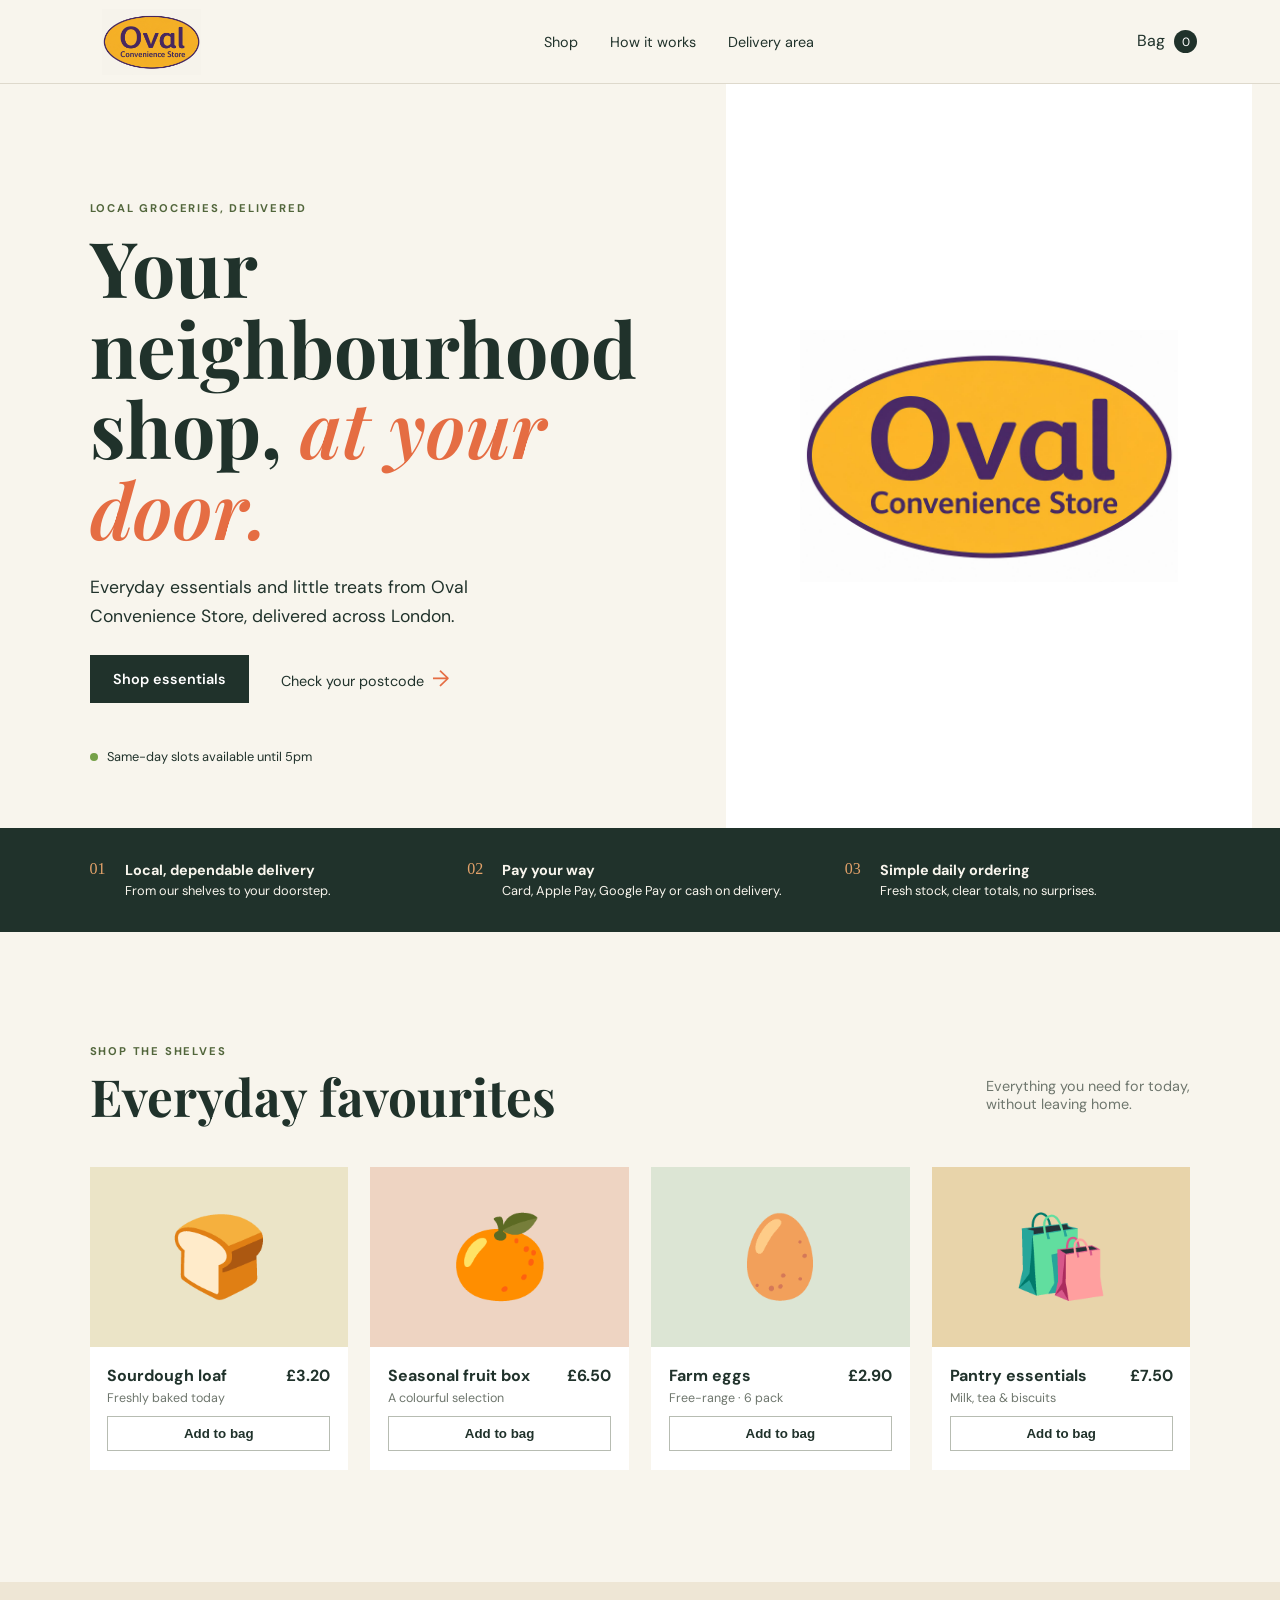
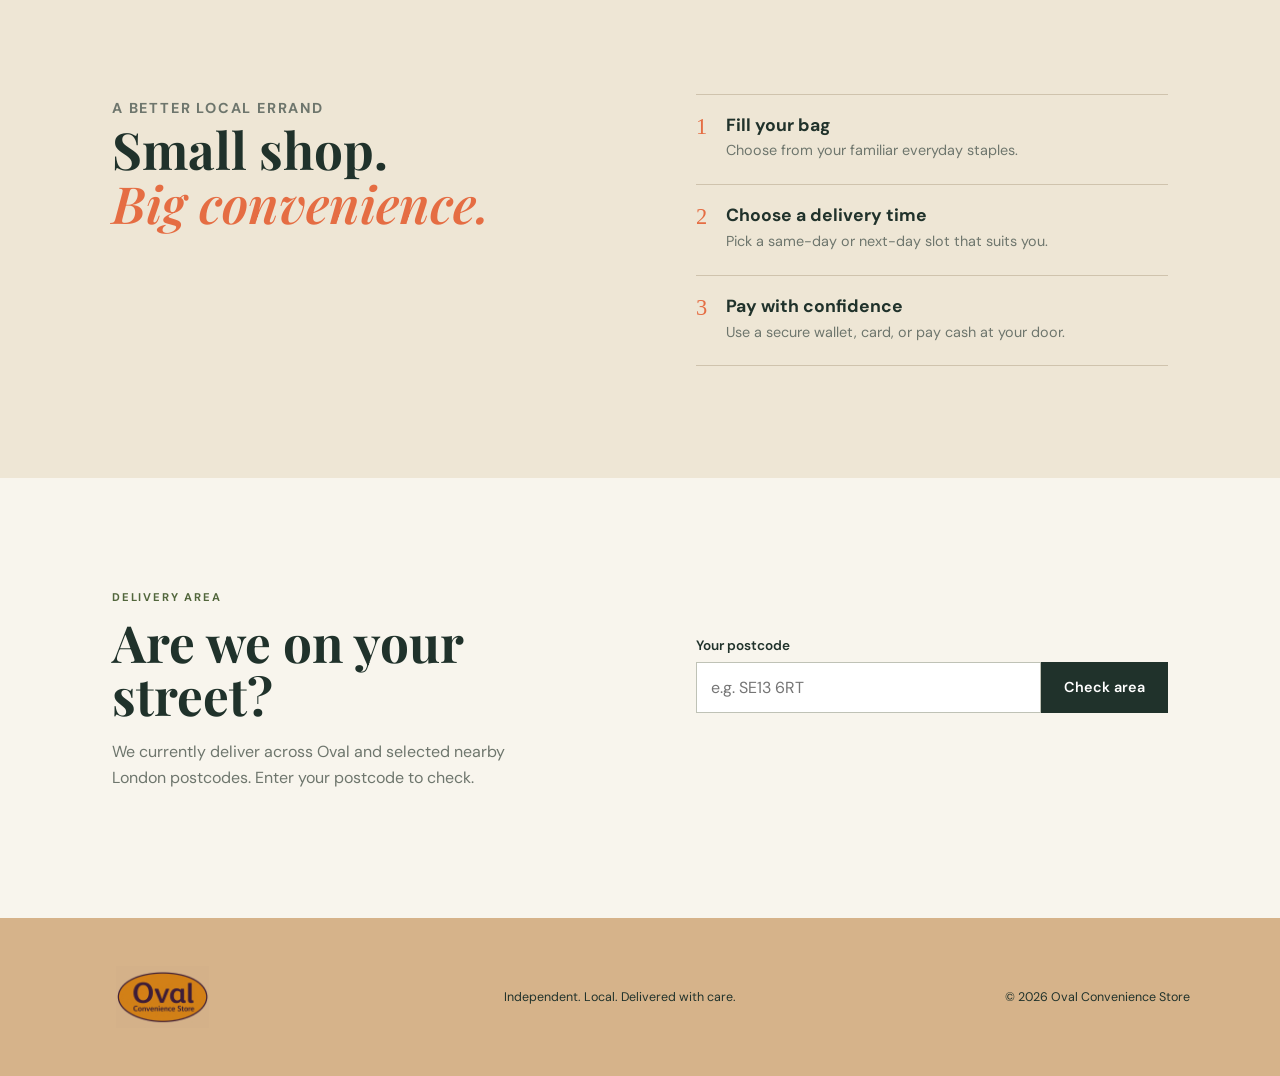
==== index.html @ 5f32a9e6 "Replace hero artwork with Oval store logo" ====
<!doctype html>
<html lang="en">
  <head>
    <meta charset="UTF-8" />
    <meta name="viewport" content="width=device-width, initial-scale=1.0" />
    <meta name="description" content="Oval Convenience Store local delivery in London" />
    <title>Oval Convenience Store | Local delivery</title>
    <link rel="preconnect" href="https://fonts.googleapis.com">
    <link rel="preconnect" href="https://fonts.gstatic.com" crossorigin>
    <link href="https://fonts.googleapis.com/css2?family=DM+Sans:wght@400;500;600;700&family=Playfair+Display:wght@600;700&display=swap" rel="stylesheet">
    <link rel="stylesheet" href="styles.css" />
    <link rel="stylesheet" href="checkout-updates.css?v=20260731-2" />
  </head>
  <body>
    <header class="site-header">
      <a class="brand" href="#top" aria-label="Oval Convenience Store home"><img class="brand-logo" src="assets/oval-convenience-store-logo.jpeg" alt="Oval Convenience Store" /></a>
      <nav aria-label="Main navigation"><a href="#shop">Shop</a><a href="#how">How it works</a><a href="#delivery">Delivery area</a></nav>
      <button class="bag-button" id="openCart" aria-label="Open shopping bag">Bag <span id="cartCount">0</span></button>
    </header>

    <main id="top">
      <section class="hero">
        <div class="hero-copy">
          <p class="eyebrow">LOCAL GROCERIES, DELIVERED</p>
          <h1>Your neighbourhood shop, <em>at your door.</em></h1>
          <p class="hero-text">Everyday essentials and little treats from Oval Convenience Store, delivered across London.</p>
          <div class="hero-actions"><a class="button primary" href="#shop">Shop essentials</a><a class="text-link" href="#delivery">Check your postcode <span>→</span></a></div>
          <div class="delivery-note"><span class="dot"></span> Same-day slots available until 5pm</div>
        </div>
        <div class="hero-art hero-logo-panel">
          <img class="hero-store-logo" src="assets/oval-convenience-store-logo.jpeg?v=3" alt="Oval Convenience Store" />
        </div>
      </section>

      <section class="benefits" aria-label="Service benefits">
        <div><span>01</span><p><strong>Local, dependable delivery</strong>From our shelves to your doorstep.</p></div>
        <div><span>02</span><p><strong>Pay your way</strong>Card, Apple Pay, Google Pay or cash on delivery.</p></div>
        <div><span>03</span><p><strong>Simple daily ordering</strong>Fresh stock, clear totals, no surprises.</p></div>
      </section>

      <section class="shop-section" id="shop">
        <div class="section-heading"><div><p class="eyebrow">SHOP THE SHELVES</p><h2>Everyday favourites</h2></div><p>Everything you need for today,<br>without leaving home.</p></div>
        <div class="product-grid" id="products"></div>
      </section>

      <section class="how-section" id="how">
        <div><p class="eyebrow">A BETTER LOCAL ERRAND</p><h2>Small shop.<br><em>Big convenience.</em></h2></div>
        <ol>
          <li><span>1</span><div><strong>Fill your bag</strong><p>Choose from your familiar everyday staples.</p></div></li>
          <li><span>2</span><div><strong>Choose a delivery time</strong><p>Pick a same-day or next-day slot that suits you.</p></div></li>
          <li><span>3</span><div><strong>Pay with confidence</strong><p>Use a secure wallet, card, or pay cash at your door.</p></div></li>
        </ol>
      </section>

      <section class="postcode-section" id="delivery">
        <div><p class="eyebrow">DELIVERY AREA</p><h2>Are we on your street?</h2><p>We currently deliver across Oval and selected nearby London postcodes. Enter your postcode to check.</p></div>
        <form id="postcodeForm"><label for="postcode">Your postcode</label><div><input id="postcode" placeholder="e.g. SE13 6RT" autocomplete="postal-code" required><button class="button primary">Check area</button></div><p id="postcodeResult" role="status"></p></form>
      </section>
    </main>

    <footer><a class="brand" href="#top" aria-label="Oval Convenience Store home"><img class="brand-logo" src="assets/oval-convenience-store-logo.jpeg" alt="Oval Convenience Store" /></a><p>Independent. Local. Delivered with care.</p><p>© 2026 Oval Convenience Store</p></footer>

    <aside class="cart-panel" id="cartPanel" aria-label="Your shopping bag" aria-hidden="true">
      <div class="cart-head"><h2>Your bag</h2><button class="icon-button" id="closeCart" aria-label="Close bag">×</button></div>
      <div id="cartItems" class="cart-items"><p class="empty">Your bag is waiting for a few good things.</p></div>
      <div class="cart-bottom"><div class="total"><span>Subtotal</span><strong id="subtotal">£0.00</strong></div><p class="delivery-charge">Delivery is £2.50. Free over £25.</p><button class="button primary full" id="checkout">Continue to checkout</button></div>
    </aside><div class="overlay" id="overlay"></div>

    <dialog id="checkoutDialog">
      <button class="icon-button dialog-close" id="closeCheckout" aria-label="Close checkout">×</button>
      <div class="checkout-title"><p class="eyebrow">SECURE CHECKOUT</p><h2>Almost there.</h2></div>
      <form id="checkoutForm">
        <div class="form-grid"><label>Full name<input required placeholder="Your name"></label><label>Mobile number<input required type="tel" placeholder="07..." inputmode="tel"></label></div>
        <label>Delivery address<input required placeholder="House number and street"></label>
        <label>Delivery preference<select><option>Earliest available slot</option><option>Today, 6pm – 8pm</option><option>Tomorrow, 10am – 12pm</option></select></label>
        <fieldset><legend>How would you like to pay?</legend><div class="payment-options"><label class="payment selected"><input type="radio" name="pay" value="card" checked><span>▣</span><div><strong>Card or digital wallet</strong><small>Visa, Mastercard, Apple Pay & Google Pay</small></div></label><label class="payment"><input type="radio" name="pay" value="cash"><span>£</span><div><strong>Cash on delivery</strong><small>Please have the correct amount ready where possible.</small></div></label></div></fieldset>
        <div class="checkout-summary"><span>Total due</span><strong id="checkoutTotal">£0.00</strong></div>
        <button class="button primary full" id="placeOrder">Continue to secure payment</button><p class="secure-note">🔒 Card orders are released to the shop only after the payment provider confirms them.</p>
      </form>
    </dialog>
    <dialog id="orderDialog" class="order-dialog">
      <button class="icon-button dialog-close" id="closeOrder" aria-label="Close order confirmation">×</button>
      <p class="eyebrow">ORDER RECEIVED</p><h2>Thank you!</h2>
      <p id="orderMessage">Your order has been received.</p>
      <p class="secure-note">Oval Convenience Store receives the order update after its payment status is confirmed.</p>
    </dialog>
    <div class="toast" id="toast" role="status"></div>
    <script src="app.js"></script>
    <script src="checkout-updates.js"></script>
  </body>
</html>
---- styles.css ----
:root{--ink:#20322b;--paper:#f8f5ed;--cream:#eee6d5;--olive:#52663c;--orange:#e56d43;--muted:#6e766d}*{box-sizing:border-box}body{margin:0;background:var(--paper);color:var(--ink);font:16px 'DM Sans',sans-serif}h1,h2{font-family:'Playfair Display',serif;margin:.25rem 0;line-height:1.05}h1{font-size:clamp(3rem,6vw,5.7rem)}h2{font-size:clamp(2.3rem,4vw,4rem)}em{color:var(--orange);font-weight:600}.site-header{height:84px;display:flex;align-items:center;justify-content:space-between;padding:0 6vw;border-bottom:1px solid #ded9cc}.brand{font-size:1.3rem;text-decoration:none;color:var(--ink);font-weight:700;letter-spacing:-1px}.brand span:last-child{font-weight:400}.brand-mark{display:inline-grid;place-items:center;width:27px;height:27px;background:var(--olive);color:white;border-radius:50%;font-family:Georgia;margin-right:5px}.site-header nav{display:flex;gap:2rem}.site-header nav a,.text-link{color:var(--ink);text-decoration:none;font-size:.9rem}.bag-button,.icon-button{border:0;background:none;color:var(--ink);font:inherit;cursor:pointer}.bag-button span{display:inline-grid;place-items:center;width:23px;height:23px;background:var(--ink);color:white;border-radius:50%;font-size:.75rem;margin-left:5px}.hero{min-height:570px;display:grid;grid-template-columns:1.05fr .95fr;overflow:hidden}.hero-copy{padding:13vh 7vw 7vh}.eyebrow{font-size:.7rem;font-weight:700;letter-spacing:1.8px;color:var(--olive);margin:0 0 .7rem}.hero-text{max-width:450px;font-size:1.1rem;line-height:1.65;margin:1.5rem 0}.hero-actions{display:flex;align-items:center;gap:2rem}.button{border:0;cursor:pointer;text-decoration:none;font:600 .9rem 'DM Sans';padding:15px 23px;display:inline-block}.primary{background:var(--ink);color:#fff}.text-link span{color:var(--orange);font-size:1.4rem;margin-left:.3rem}.delivery-note{font-size:.8rem;margin-top:2.8rem}.dot{width:8px;height:8px;background:#75a148;border-radius:50%;display:inline-block;margin-right:6px}.hero-art{background:#eacfac;position:relative;overflow:hidden;min-height:500px}.sun{position:absolute;width:330px;height:330px;border-radius:50%;background:#f4dfbd;right:9%;top:13%}.bag{width:250px;height:245px;background:#d79963;position:absolute;left:28%;bottom:6%;transform:rotate(-4deg);box-shadow:12px 12px 0 #c28355}.bag-handle{position:absolute;width:145px;height:90px;border:15px solid #ba794a;border-bottom:0;border-radius:90px 90px 0 0;top:-68px;left:52px}.bag-label{position:absolute;top:88px;left:47px;width:155px;padding:14px;text-align:center;background:#f5ead5;color:var(--olive);font-family:Georgia;font-weight:bold;line-height:1.1}.bag-label small{font:700 8px 'DM Sans';letter-spacing:2px}.produce{position:absolute;z-index:2}.pear{left:21%;bottom:48%;font-size:100px;color:#9daa53}.orange{left:58%;bottom:43%;font-size:90px;color:#e87b35}.bread{left:16%;bottom:36%;font-size:105px;color:#ce8447;transform:rotate(-25deg)}.herb{left:60%;bottom:60%;font-size:95px;color:#66833e}.leaf{position:absolute;color:#829349;font-size:80px}.leaf-a{right:8%;top:4%}.leaf-b{left:3%;bottom:4%;color:#b46d42}.benefits{padding:2rem 7vw;background:var(--ink);color:#f8f5ed;display:grid;grid-template-columns:repeat(3,1fr);gap:2rem}.benefits div{display:flex;gap:1.2rem}.benefits span{color:#e3a26a;font-family:Georgia}.benefits p{font-size:.8rem;line-height:1.5;margin:0}.benefits strong{display:block;font-size:.9rem}.shop-section{padding:7rem 7vw}.section-heading{display:flex;justify-content:space-between;align-items:end;margin-bottom:2.5rem}.section-heading>p{color:var(--muted);font-size:.9rem}.product-grid{display:grid;grid-template-columns:repeat(4,1fr);gap:1.4rem}.product{background:#fff;padding:0 0 1.15rem}.product-image{height:180px;display:grid;place-items:center;font-size:5rem}.product:nth-child(1) .product-image{background:#ebe4c7}.product:nth-child(2) .product-image{background:#eed4c2}.product:nth-child(3) .product-image{background:#dce5d4}.product:nth-child(4) .product-image{background:#e8d4aa}.product-info{padding:1.1rem 1.1rem .4rem;display:flex;justify-content:space-between;align-items:start}.product-info h3{font-size:1rem;margin:0}.product-info p{font-size:.78rem;color:var(--muted);margin:.25rem 0}.add{margin:0 1.1rem;border:1px solid #b7bcb2;background:transparent;width:calc(100% - 2.2rem);padding:9px;color:var(--ink);font-weight:600;cursor:pointer}.how-section{background:var(--cream);padding:7rem;display:grid;grid-template-columns:1fr 1fr;gap:7rem}.how-section ol{list-style:none;padding:0;margin:0}.how-section li{display:flex;gap:1.2rem;padding:1.2rem 0;border-top:1px solid #cfc3ad}.how-section li:last-child{border-bottom:1px solid #cfc3ad}.how-section li>span{font-family:Georgia;color:var(--orange);font-size:1.4rem}.how-section strong{font-size:1.1rem}.how-section p{color:var(--muted);font-size:.9rem;margin:.35rem 0}.postcode-section{padding:7rem;display:grid;grid-template-columns:1fr 1fr;gap:7rem}.postcode-section>div>p:last-child{color:var(--muted);max-width:420px;line-height:1.6}.postcode-section form{align-self:center}.postcode-section label{font-size:.85rem;font-weight:600;display:block;margin-bottom:.5rem}.postcode-section form>div{display:flex}.postcode-section input,select{width:100%;font:inherit;padding:14px;border:1px solid #bfc2b6;background:#fff}.postcode-section button{white-space:nowrap}#postcodeResult{min-height:20px;font-size:.85rem;color:var(--olive);font-weight:600}footer{background:#d6b38a;padding:3rem 7vw;display:flex;justify-content:space-between;align-items:center}footer p{font-size:.78rem}.cart-panel{position:fixed;z-index:5;right:0;top:0;height:100vh;width:min(420px,100%);background:#fff;padding:1.7rem;transform:translateX(100%);transition:.3s;display:flex;flex-direction:column}.cart-panel.open{transform:none}.overlay{position:fixed;inset:0;background:#18241daa;z-index:4;opacity:0;visibility:hidden;transition:.3s}.overlay.open{opacity:1;visibility:visible}.cart-head{display:flex;justify-content:space-between;align-items:center;border-bottom:1px solid #ddd;padding-bottom:1rem}.cart-head h2{font-size:2rem}.icon-button{font-size:2rem}.cart-items{flex:1;overflow:auto}.empty{color:var(--muted);margin-top:2rem}.cart-item{display:flex;justify-content:space-between;padding:1rem 0;border-bottom:1px solid #eee}.cart-item small{color:var(--muted)}.remove{border:0;background:none;color:var(--orange);cursor:pointer}.cart-bottom{border-top:1px solid #ddd;padding-top:1rem}.total,.checkout-summary{display:flex;justify-content:space-between;font-size:1.1rem}.delivery-charge,.secure-note{font-size:.75rem;color:var(--muted)}.full{width:100%;margin-top:.8rem}dialog{border:0;padding:2.3rem;width:min(580px,calc(100% - 30px));color:var(--ink);box-shadow:0 20px 70px #0006;position:relative}dialog::backdrop{background:#18241daa}.dialog-close{position:absolute;right:1rem;top:.5rem}.checkout-title{margin-bottom:1.4rem}.checkout-title h2{font-size:2.5rem}#checkoutForm label{display:block;font-size:.8rem;font-weight:600;margin-bottom:1rem}#checkoutForm input,#checkoutForm select{display:block;margin-top:.45rem}.form-grid{display:grid;grid-template-columns:1fr 1fr;gap:1rem}.form-grid label{min-width:0}fieldset{border:0;padding:0;margin:1rem 0}legend{font-size:.8rem;font-weight:600;margin-bottom:.7rem}.payment{border:1px solid #d5d8d1;padding:.8rem;display:flex!important;align-items:center;gap:.8rem;margin-bottom:.5rem!important;cursor:pointer}.payment.selected{border:2px solid var(--olive);background:#f4f7ef}.payment input{width:auto!important;margin:0!important;accent-color:var(--olive)}.payment>span{font-size:1.2rem;color:var(--olive)}.payment small{display:block;font-weight:400;color:var(--muted);margin-top:.15rem}.checkout-summary{border-top:1px solid #ddd;padding-top:1rem}.toast{position:fixed;bottom:25px;left:50%;transform:translate(-50%,100px);background:var(--ink);color:white;padding:14px 20px;z-index:10;transition:.3s;opacity:0}.toast.show{transform:translate(-50%,0);opacity:1}@media(max-width:760px){.site-header{padding:0 5vw}.site-header nav{display:none}.hero,.how-section,.postcode-section{grid-template-columns:1fr}.hero-copy,.shop-section,.how-section,.postcode-section{padding:4rem 6vw}.hero-art{min-height:380px}.benefits{grid-template-columns:1fr;padding:2rem 6vw}.product-grid{grid-template-columns:repeat(2,1fr);gap:.8rem}.product-image{height:130px}.section-heading{display:block}.how-section,.postcode-section{gap:3rem}footer{padding:2rem 6vw;display:block}footer p{margin-top:1.5rem}.postcode-section form>div{display:block}.postcode-section button{width:100%;margin-top:.5rem}.form-grid{grid-template-columns:1fr}}
---- checkout-updates.css ----
.order-dialog p:not(.eyebrow){line-height:1.6;color:#6e766d;max-width:390px}.order-dialog h2{font-size:2.7rem}.brand-logo{display:block;width:140px;height:58px;object-fit:contain;mix-blend-mode:multiply}.site-header .brand-logo{width:150px;height:66px}footer .brand-logo{width:145px;height:62px}.hero-logo-panel{display:grid;place-items:center;padding:3rem;background:#fff}.hero-store-logo{width:min(88%,700px);height:auto;display:block}
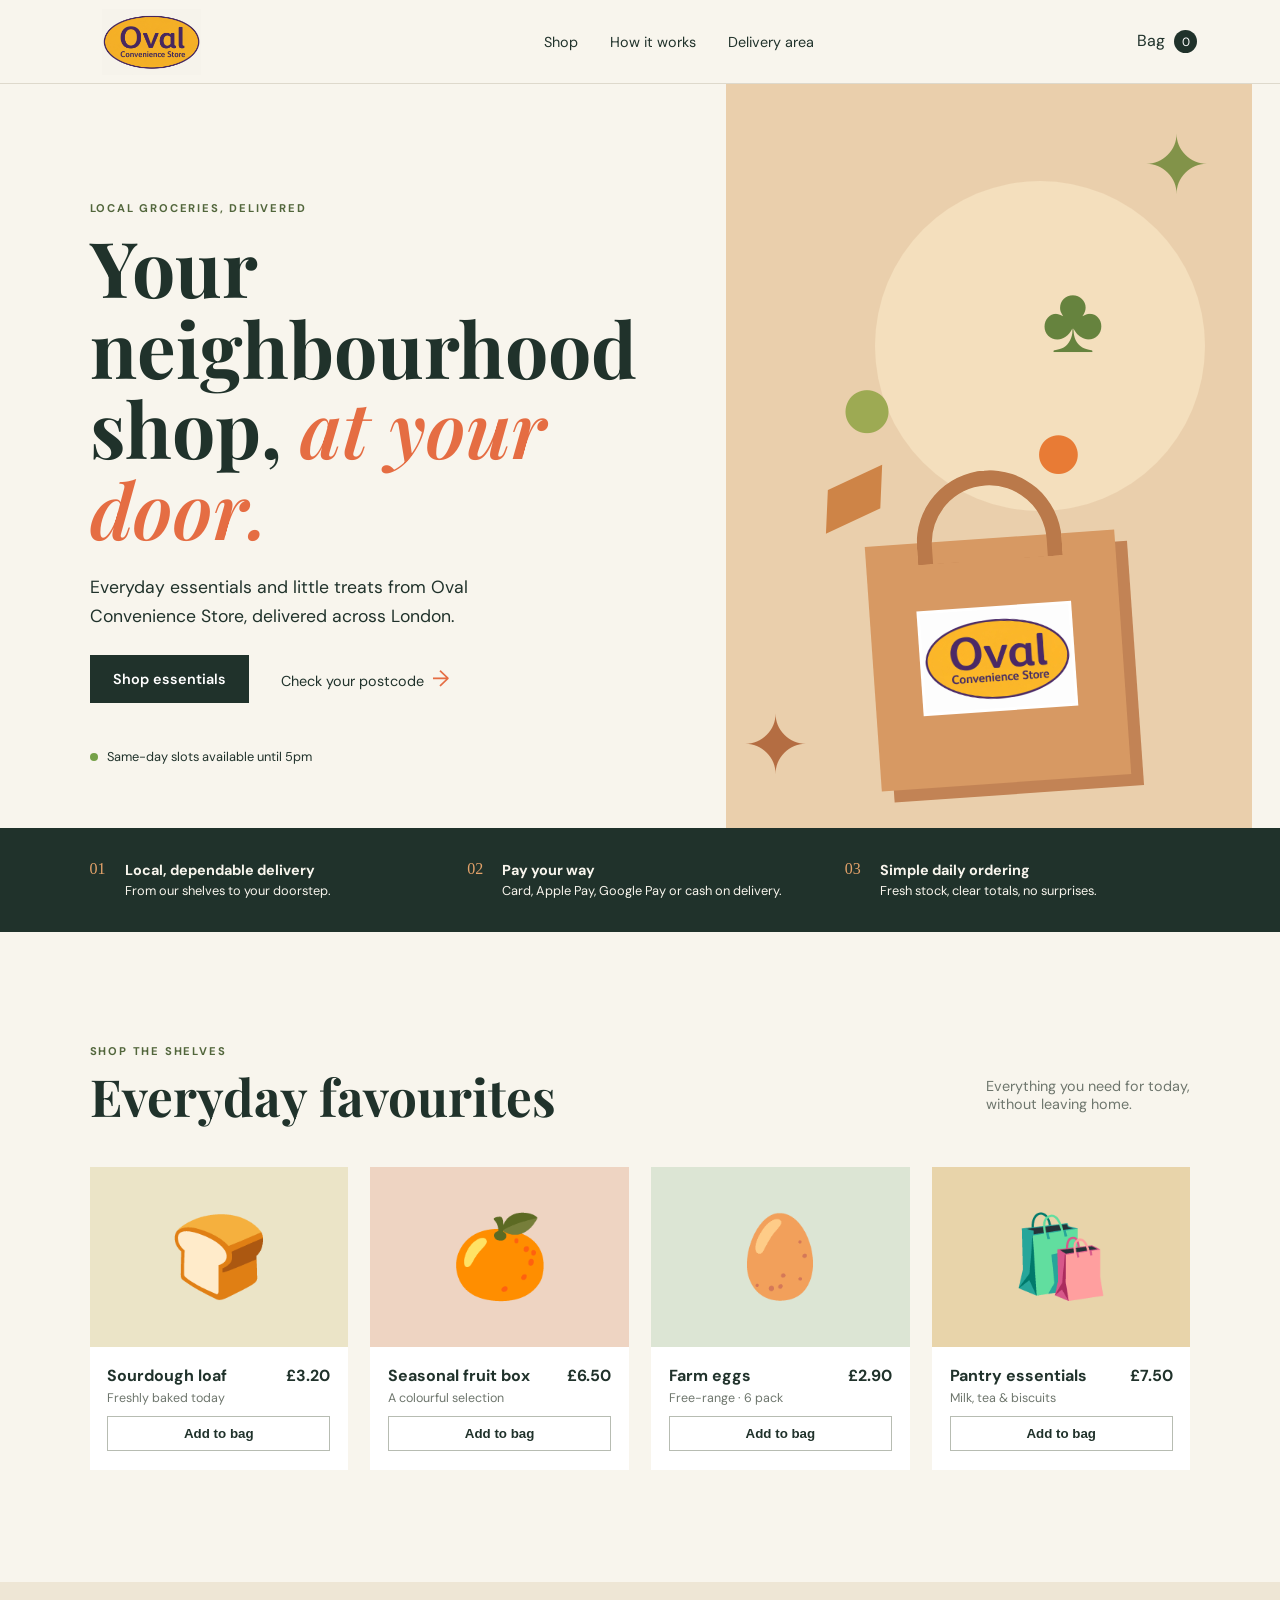
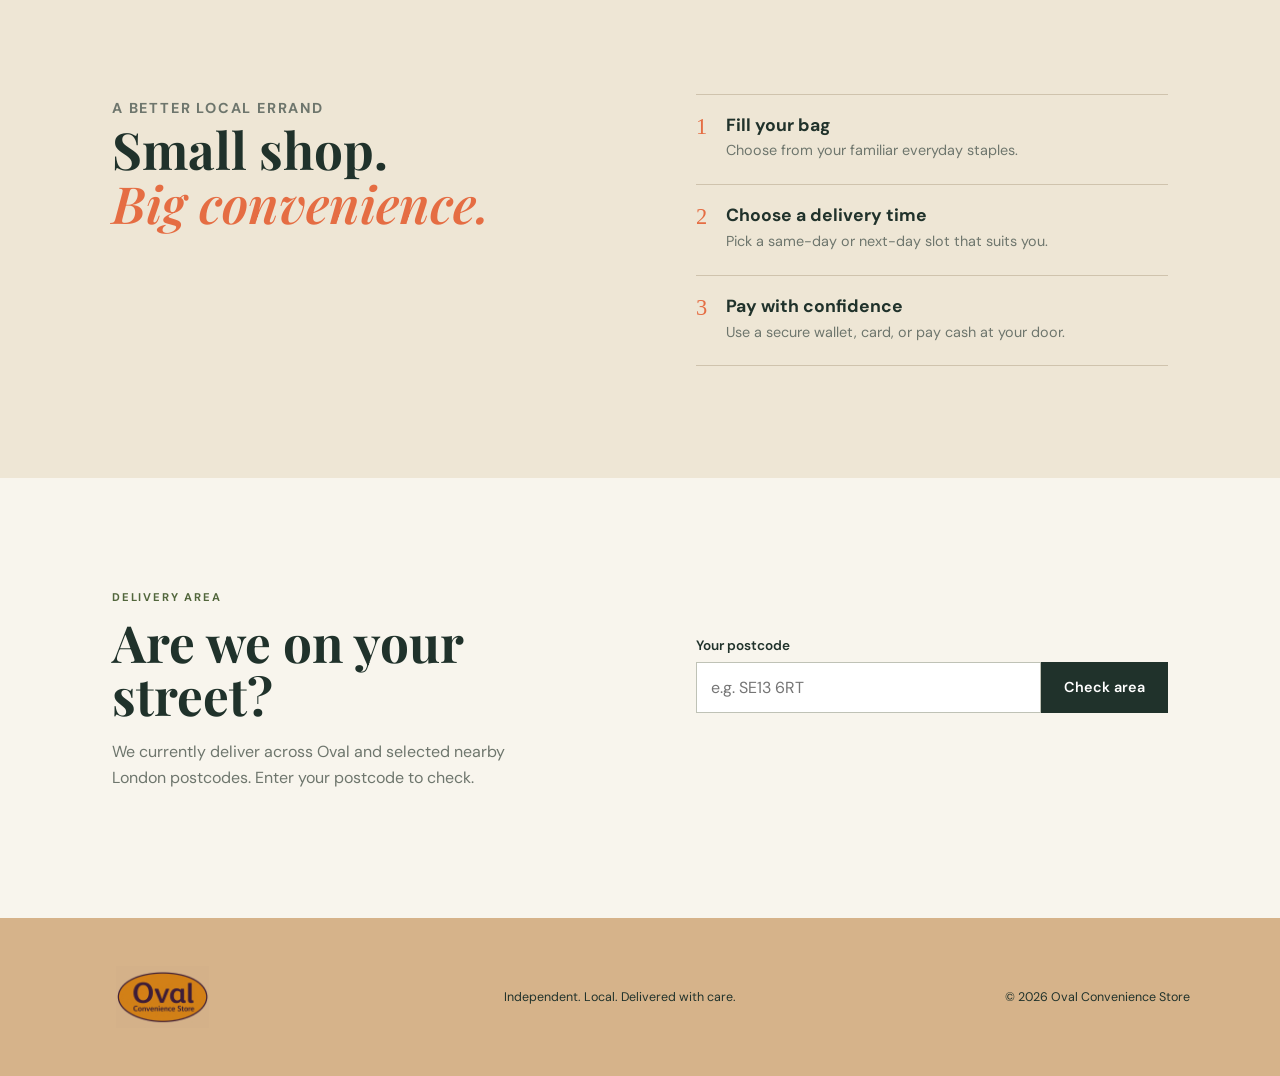
==== commit 6281e367: "Place full Oval logo on delivery bag" ====
--- a/index.html
+++ b/index.html
@@ -27,8 +27,10 @@
           <div class="hero-actions"><a class="button primary" href="#shop">Shop essentials</a><a class="text-link" href="#delivery">Check your postcode <span>→</span></a></div>
           <div class="delivery-note"><span class="dot"></span> Same-day slots available until 5pm</div>
         </div>
-        <div class="hero-art hero-logo-panel">
-          <img class="hero-store-logo" src="assets/oval-convenience-store-logo.jpeg?v=3" alt="Oval Convenience Store" />
+        <div class="hero-art" aria-label="A delivery bag with the Oval Convenience Store logo">
+          <div class="sun"></div><div class="leaf leaf-a">✦</div><div class="leaf leaf-b">✦</div>
+          <div class="bag"><div class="bag-handle"></div><div class="bag-label"><img src="assets/oval-convenience-store-logo.jpeg?v=4" alt="Oval Convenience Store" /></div></div>
+          <div class="produce pear">●</div><div class="produce orange">●</div><div class="produce bread">▰</div><div class="produce herb">♣</div>
         </div>
       </section>
 
--- a/checkout-updates.css
+++ b/checkout-updates.css
@@ -1 +1 @@
-.order-dialog p:not(.eyebrow){line-height:1.6;color:#6e766d;max-width:390px}.order-dialog h2{font-size:2.7rem}.brand-logo{display:block;width:140px;height:58px;object-fit:contain;mix-blend-mode:multiply}.site-header .brand-logo{width:150px;height:66px}footer .brand-logo{width:145px;height:62px}.hero-logo-panel{display:grid;place-items:center;padding:3rem;background:#fff}.hero-store-logo{width:min(88%,700px);height:auto;display:block}
+.order-dialog p:not(.eyebrow){line-height:1.6;color:#6e766d;max-width:390px}.order-dialog h2{font-size:2.7rem}.brand-logo{display:block;width:140px;height:58px;object-fit:contain;mix-blend-mode:multiply}.site-header .brand-logo{width:150px;height:66px}footer .brand-logo{width:145px;height:62px}.bag-label{top:68px!important;height:105px;padding:3px!important;overflow:hidden;display:grid;place-items:center;background:#fff!important}.bag-label img{display:block;width:100%;height:100%;object-fit:contain}
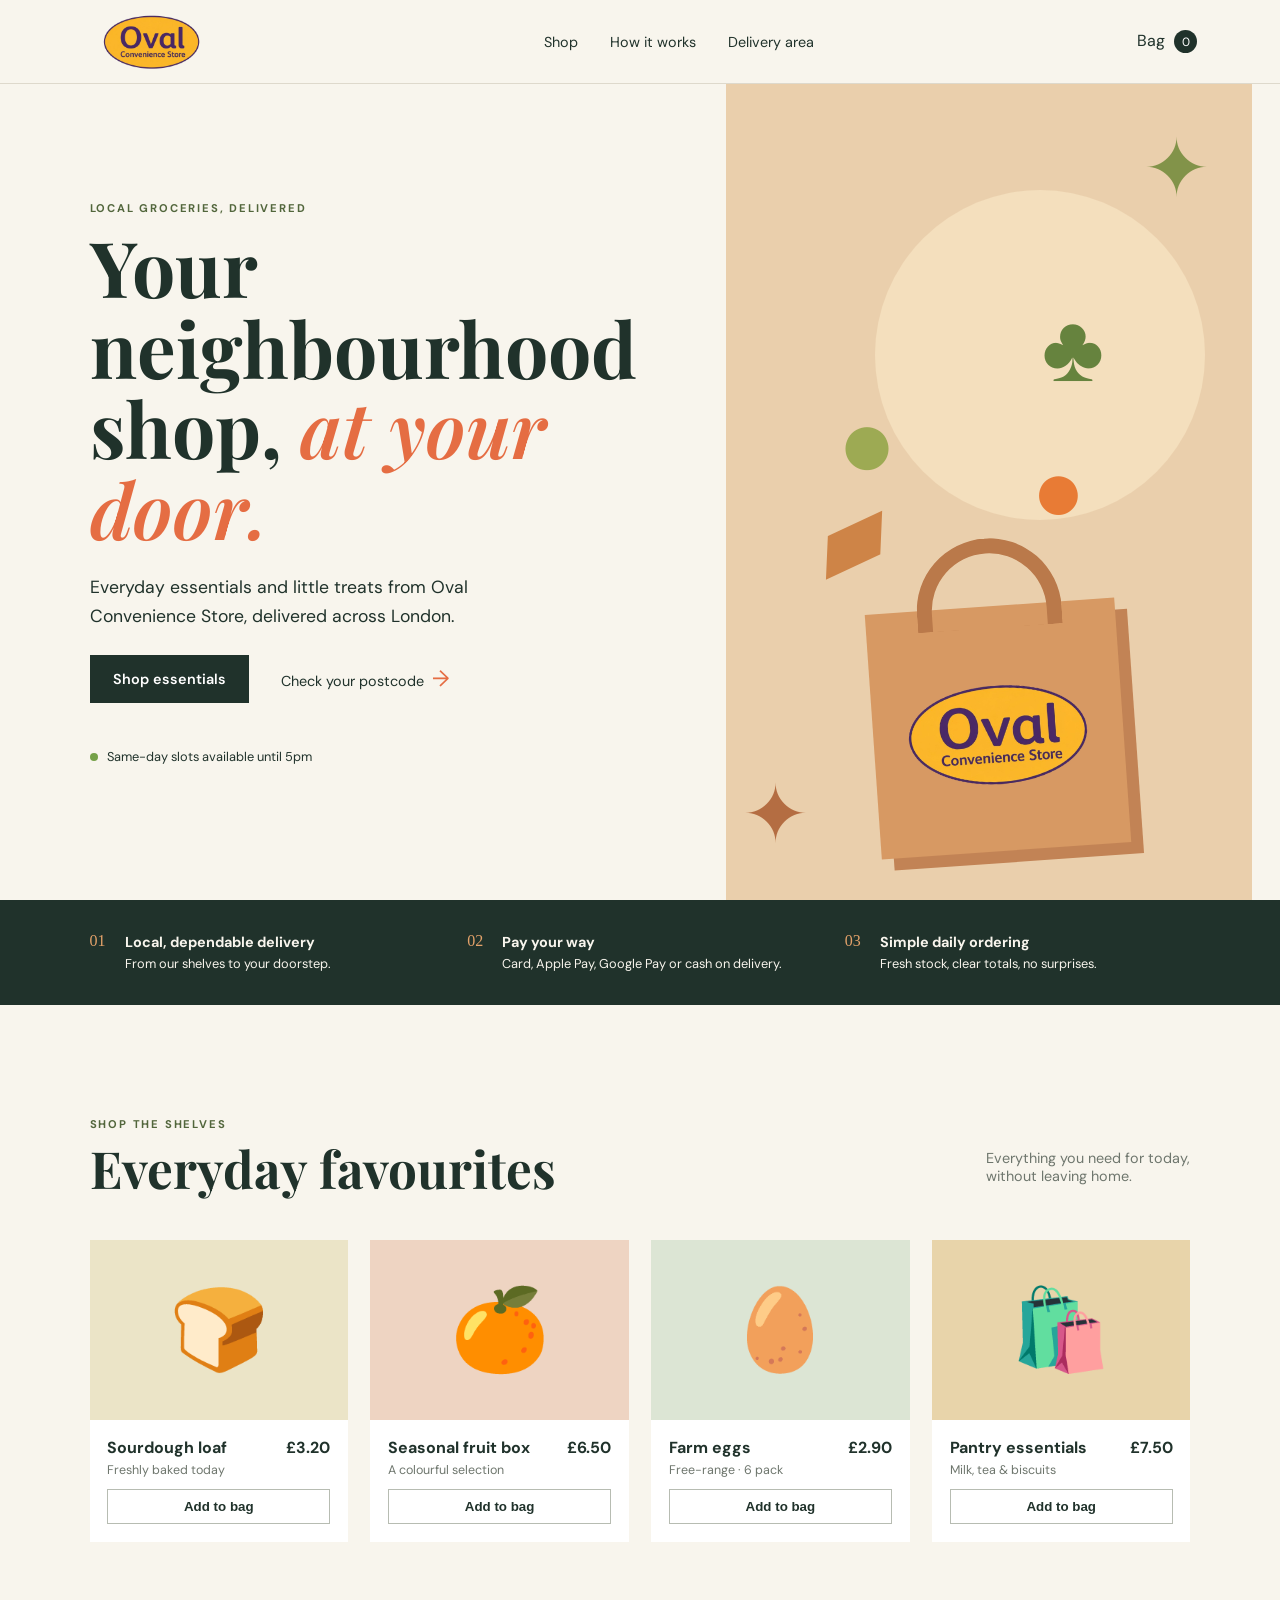
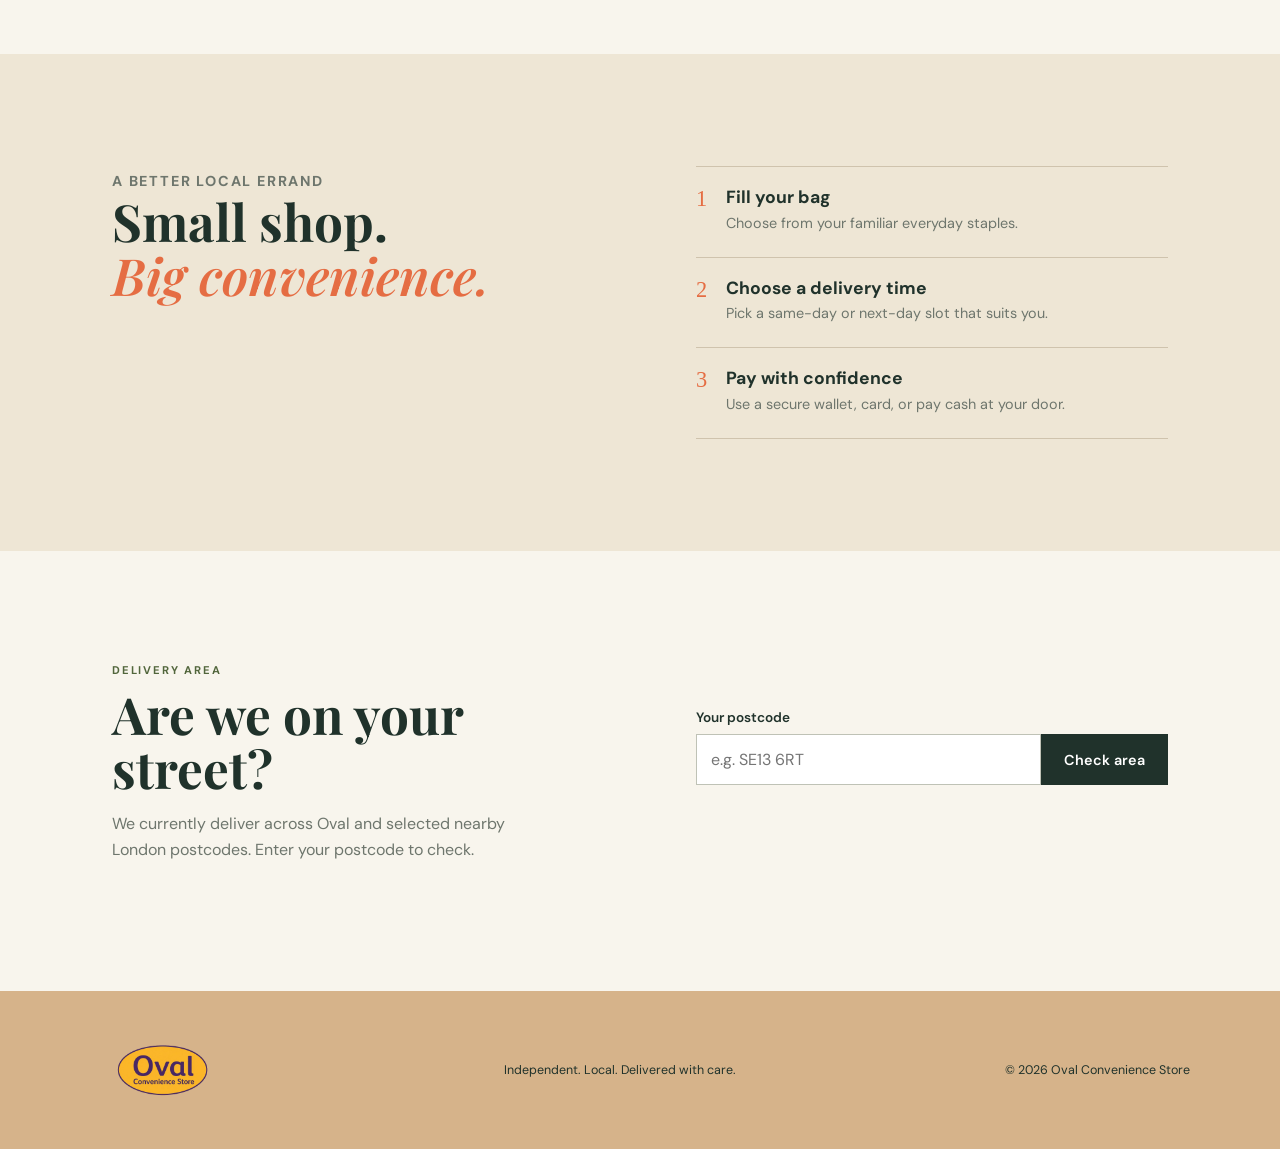
==== commit 41cc72c7: "Fit transparent Oval logo on delivery bag" ====
--- a/index.html
+++ b/index.html
@@ -13,7 +13,7 @@
   </head>
   <body>
     <header class="site-header">
-      <a class="brand" href="#top" aria-label="Oval Convenience Store home"><img class="brand-logo" src="assets/oval-convenience-store-logo.jpeg" alt="Oval Convenience Store" /></a>
+      <a class="brand" href="#top" aria-label="Oval Convenience Store home"><img class="brand-logo" src="assets/oval-convenience-store-logo.png" alt="Oval Convenience Store" /></a>
       <nav aria-label="Main navigation"><a href="#shop">Shop</a><a href="#how">How it works</a><a href="#delivery">Delivery area</a></nav>
       <button class="bag-button" id="openCart" aria-label="Open shopping bag">Bag <span id="cartCount">0</span></button>
     </header>
@@ -29,7 +29,7 @@
         </div>
         <div class="hero-art" aria-label="A delivery bag with the Oval Convenience Store logo">
           <div class="sun"></div><div class="leaf leaf-a">✦</div><div class="leaf leaf-b">✦</div>
-          <div class="bag"><div class="bag-handle"></div><div class="bag-label"><img src="assets/oval-convenience-store-logo.jpeg?v=4" alt="Oval Convenience Store" /></div></div>
+          <div class="bag"><div class="bag-handle"></div><div class="bag-label"><img src="assets/oval-convenience-store-logo.png?v=1" alt="Oval Convenience Store" /></div></div>
           <div class="produce pear">●</div><div class="produce orange">●</div><div class="produce bread">▰</div><div class="produce herb">♣</div>
         </div>
       </section>
@@ -60,7 +60,7 @@
       </section>
     </main>
 
-    <footer><a class="brand" href="#top" aria-label="Oval Convenience Store home"><img class="brand-logo" src="assets/oval-convenience-store-logo.jpeg" alt="Oval Convenience Store" /></a><p>Independent. Local. Delivered with care.</p><p>© 2026 Oval Convenience Store</p></footer>
+    <footer><a class="brand" href="#top" aria-label="Oval Convenience Store home"><img class="brand-logo" src="assets/oval-convenience-store-logo.png" alt="Oval Convenience Store" /></a><p>Independent. Local. Delivered with care.</p><p>© 2026 Oval Convenience Store</p></footer>
 
     <aside class="cart-panel" id="cartPanel" aria-label="Your shopping bag" aria-hidden="true">
       <div class="cart-head"><h2>Your bag</h2><button class="icon-button" id="closeCart" aria-label="Close bag">×</button></div>
--- a/checkout-updates.css
+++ b/checkout-updates.css
@@ -1 +1 @@
-.order-dialog p:not(.eyebrow){line-height:1.6;color:#6e766d;max-width:390px}.order-dialog h2{font-size:2.7rem}.brand-logo{display:block;width:140px;height:58px;object-fit:contain;mix-blend-mode:multiply}.site-header .brand-logo{width:150px;height:66px}footer .brand-logo{width:145px;height:62px}.bag-label{top:68px!important;height:105px;padding:3px!important;overflow:hidden;display:grid;place-items:center;background:#fff!important}.bag-label img{display:block;width:100%;height:100%;object-fit:contain}
+.order-dialog p:not(.eyebrow){line-height:1.6;color:#6e766d;max-width:390px}.order-dialog h2{font-size:2.7rem}.brand-logo{display:block;width:140px;height:58px;object-fit:contain}.site-header .brand-logo{width:150px;height:66px}footer .brand-logo{width:145px;height:62px}.hero{min-height:calc(100vh - 84px)}.bag-label{top:67px!important;left:32px!important;width:185px!important;height:112px;padding:0!important;overflow:visible;background:transparent!important;display:grid;place-items:center}.bag-label img{display:block;width:100%;height:100%;object-fit:contain}
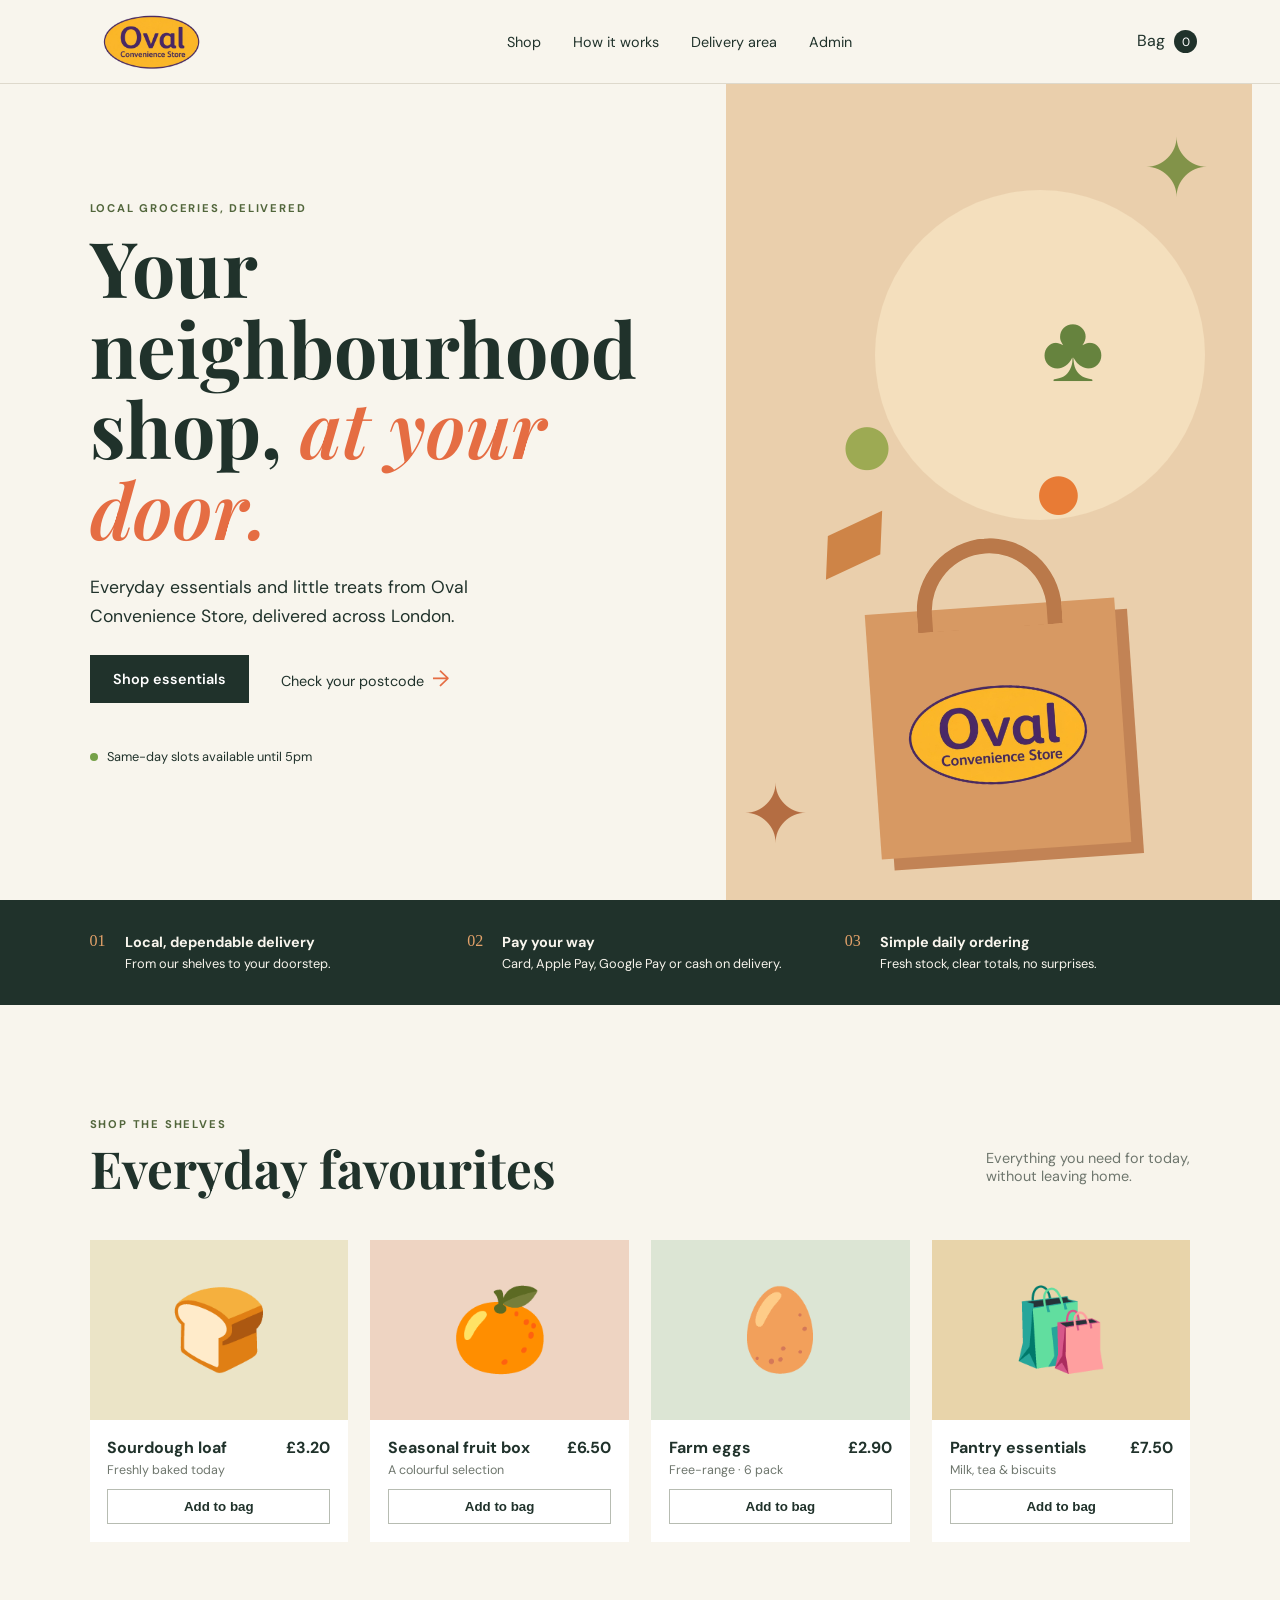
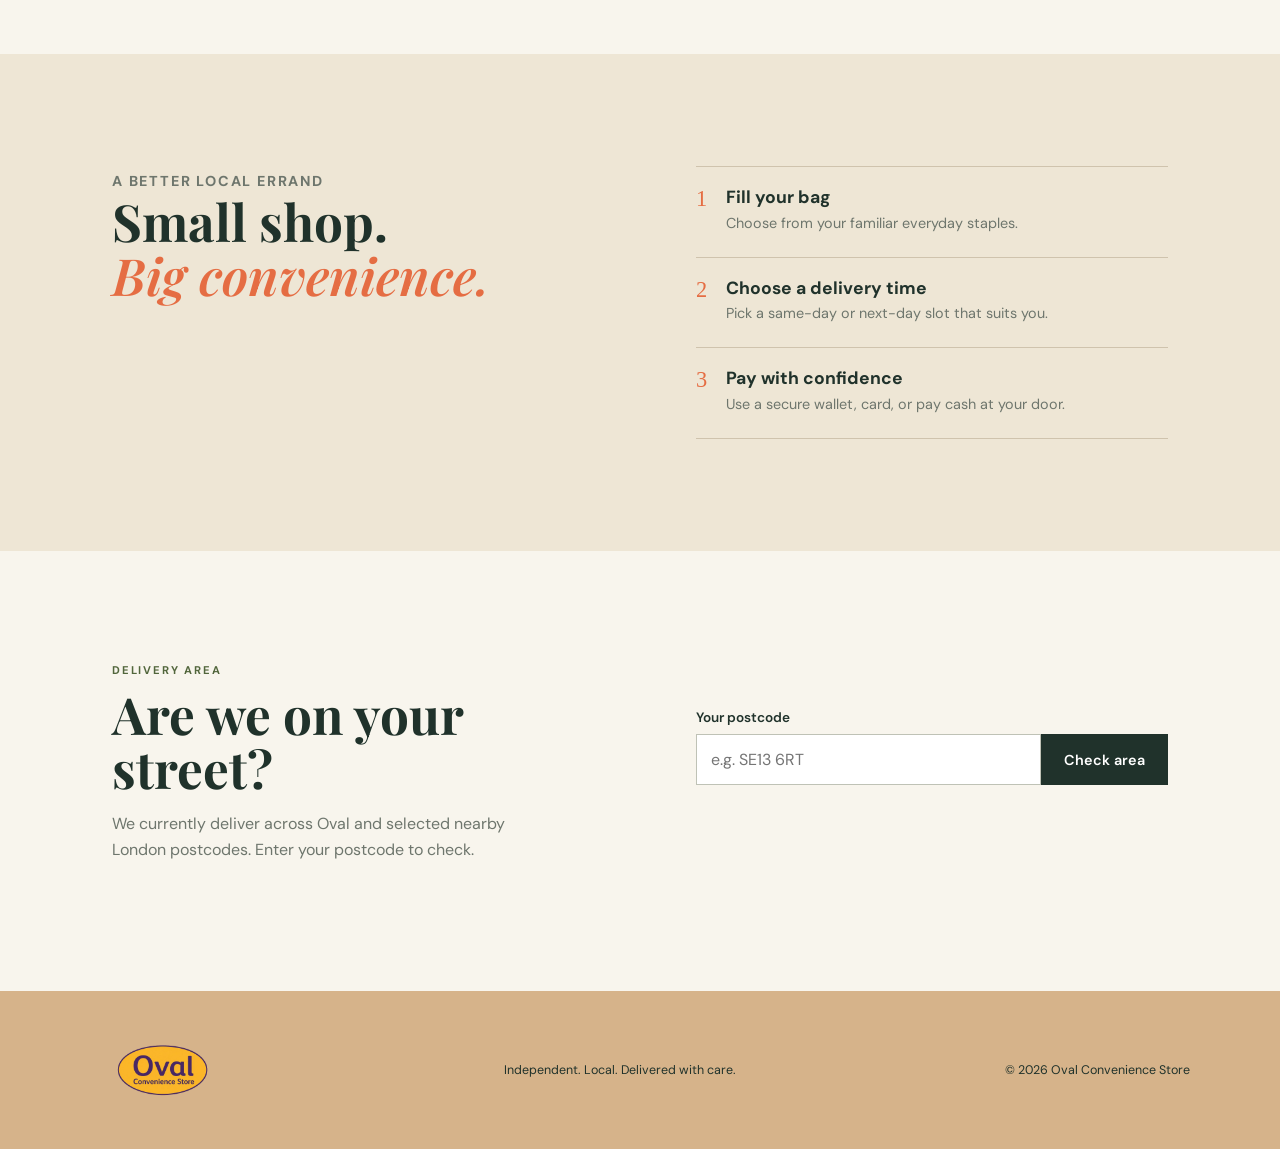
==== commit 6a3dcc47: "Add store admin and cart quantity controls" ====
--- a/index.html
+++ b/index.html
@@ -9,12 +9,13 @@
     <link rel="preconnect" href="https://fonts.gstatic.com" crossorigin>
     <link href="https://fonts.googleapis.com/css2?family=DM+Sans:wght@400;500;600;700&family=Playfair+Display:wght@600;700&display=swap" rel="stylesheet">
     <link rel="stylesheet" href="styles.css" />
-    <link rel="stylesheet" href="checkout-updates.css?v=20260731-2" />
+    <link rel="stylesheet" href="checkout-updates.css?v=20260731-3" />
+    <link rel="stylesheet" href="store-updates.css" />
   </head>
   <body>
     <header class="site-header">
       <a class="brand" href="#top" aria-label="Oval Convenience Store home"><img class="brand-logo" src="assets/oval-convenience-store-logo.png" alt="Oval Convenience Store" /></a>
-      <nav aria-label="Main navigation"><a href="#shop">Shop</a><a href="#how">How it works</a><a href="#delivery">Delivery area</a></nav>
+      <nav aria-label="Main navigation"><a href="#shop">Shop</a><a href="#how">How it works</a><a href="#delivery">Delivery area</a><a href="admin.html">Admin</a></nav>
       <button class="bag-button" id="openCart" aria-label="Open shopping bag">Bag <span id="cartCount">0</span></button>
     </header>
 
@@ -84,6 +85,7 @@
       <button class="icon-button dialog-close" id="closeOrder" aria-label="Close order confirmation">×</button>
       <p class="eyebrow">ORDER RECEIVED</p><h2>Thank you!</h2>
       <p id="orderMessage">Your order has been received.</p>
+      <a class="button whatsapp full" id="ownerWhatsApp" href="#" target="_blank" rel="noopener">Open order update in WhatsApp</a>
       <p class="secure-note">Oval Convenience Store receives the order update after its payment status is confirmed.</p>
     </dialog>
     <div class="toast" id="toast" role="status"></div>
--- a/checkout-updates.css
+++ b/checkout-updates.css
@@ -1 +1 @@
-.order-dialog p:not(.eyebrow){line-height:1.6;color:#6e766d;max-width:390px}.order-dialog h2{font-size:2.7rem}.brand-logo{display:block;width:140px;height:58px;object-fit:contain}.site-header .brand-logo{width:150px;height:66px}footer .brand-logo{width:145px;height:62px}.hero{min-height:calc(100vh - 84px)}.bag-label{top:67px!important;left:32px!important;width:185px!important;height:112px;padding:0!important;overflow:visible;background:transparent!important;display:grid;place-items:center}.bag-label img{display:block;width:100%;height:100%;object-fit:contain}
+.order-dialog p:not(.eyebrow){line-height:1.6;color:#6e766d;max-width:390px}.order-dialog h2{font-size:2.7rem}.whatsapp{background:#1f9d57;color:#fff;text-align:center}.brand-logo{display:block;width:140px;height:58px;object-fit:contain}.site-header{position:sticky;top:0;z-index:30;background:#f8f5ed}.site-header .brand-logo{width:150px;height:66px}footer .brand-logo{width:145px;height:62px}.hero{min-height:calc(100vh - 84px)}.bag-label{top:67px!important;left:32px!important;width:185px!important;height:112px;padding:0!important;overflow:visible;background:transparent!important;display:grid;place-items:center}.bag-label img{display:block;width:100%;height:100%;object-fit:contain}
--- a/store-updates.css
+++ b/store-updates.css
@@ -0,0 +1 @@
+.product-image.has-photo{background:#e7e5dc!important}.product-image.has-photo img{width:100%;height:100%;object-fit:cover;display:block}.cart-item-actions{display:flex;align-items:end;flex-direction:column;gap:.45rem}.quantity-control{display:flex;align-items:center;border:1px solid #d8ddd4}.quantity-control button{border:0;background:#f5f6f1;color:var(--ink);font-size:1.1rem;width:28px;height:28px;cursor:pointer}.quantity-control span{min-width:28px;text-align:center;font-size:.85rem;font-weight:700}
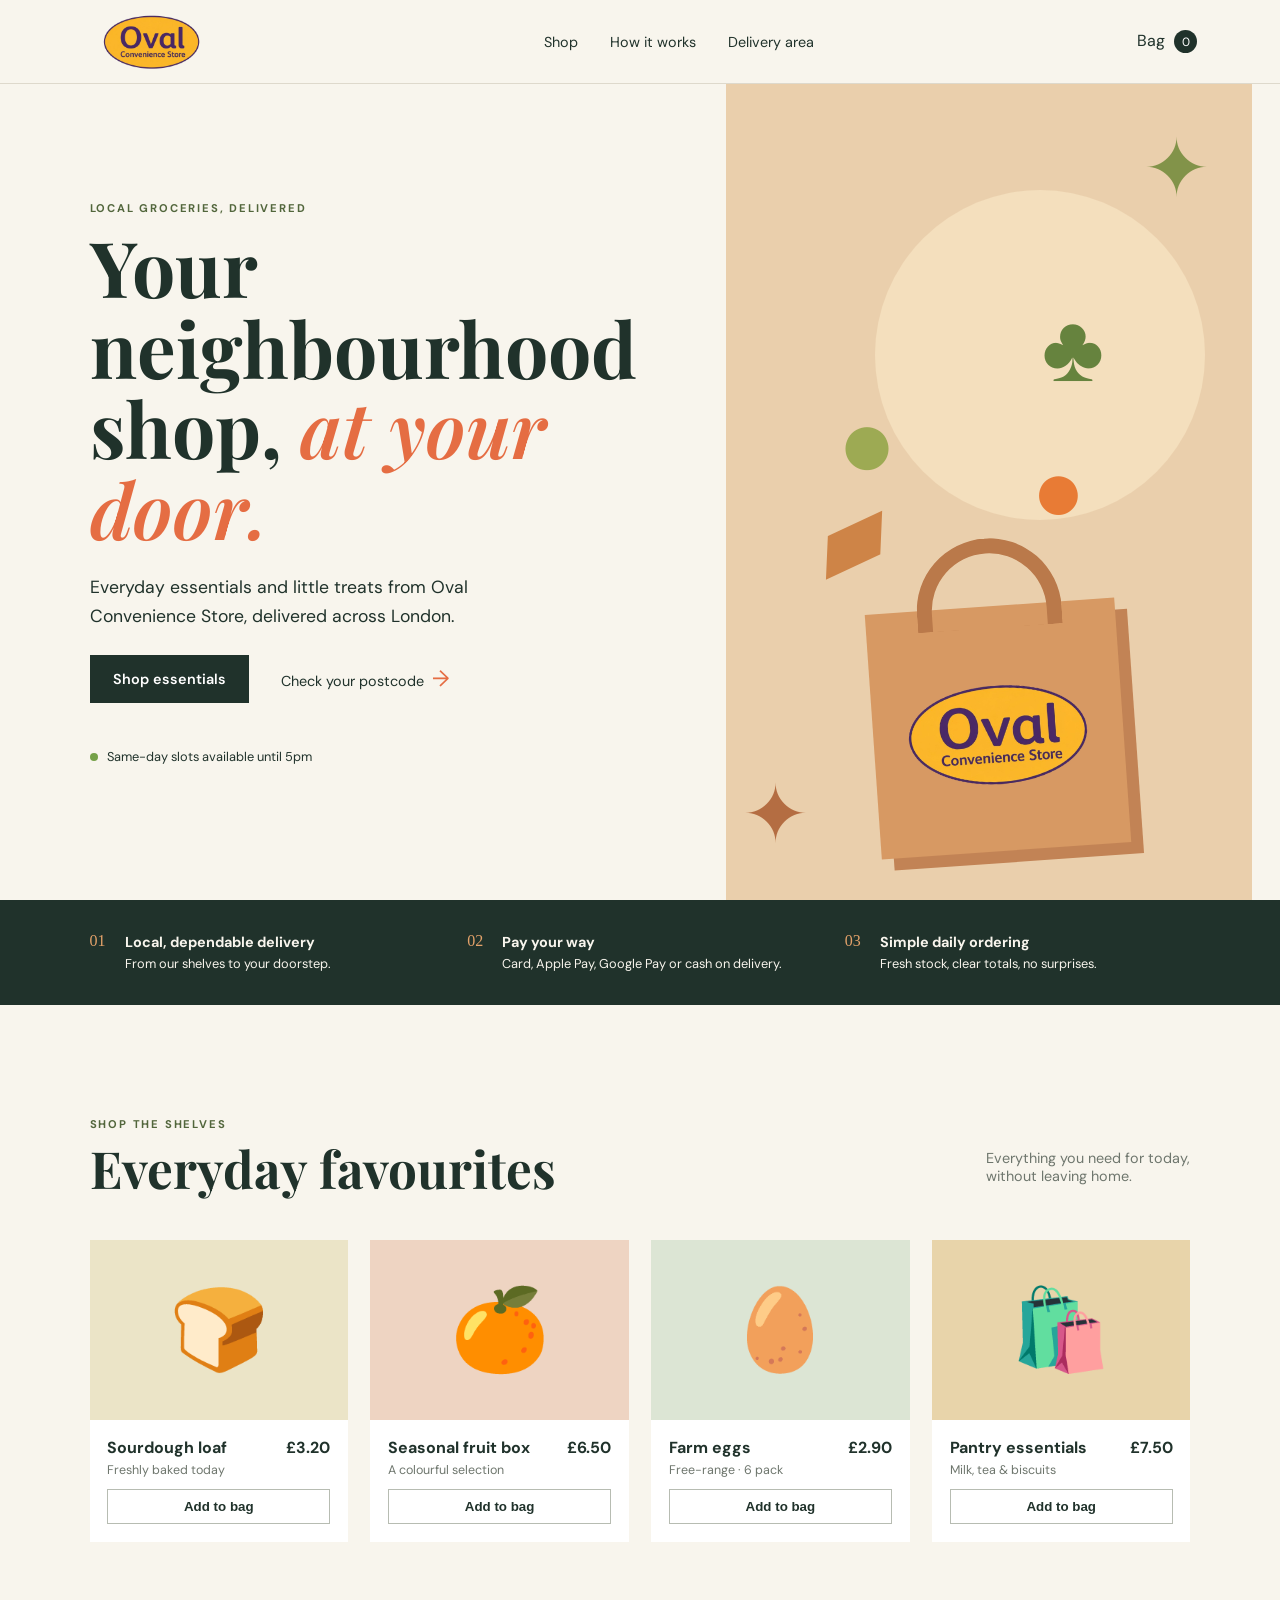
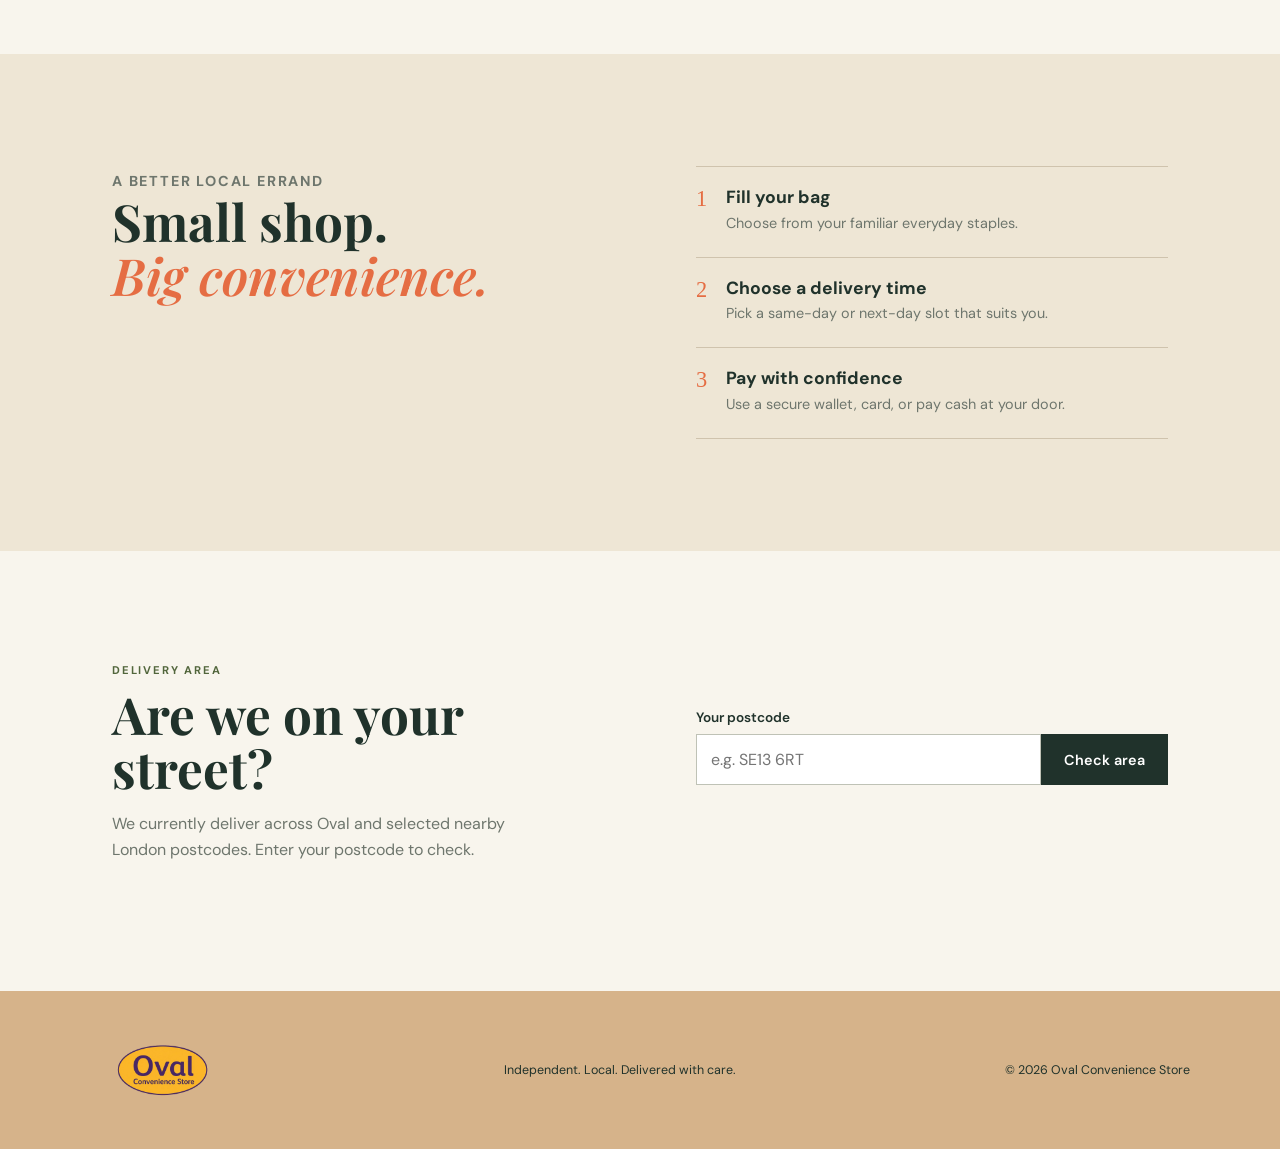
==== commit d60ed548: "Separate customer and admin views" ====
--- a/index.html
+++ b/index.html
@@ -15,7 +15,7 @@
   <body>
     <header class="site-header">
       <a class="brand" href="#top" aria-label="Oval Convenience Store home"><img class="brand-logo" src="assets/oval-convenience-store-logo.png" alt="Oval Convenience Store" /></a>
-      <nav aria-label="Main navigation"><a href="#shop">Shop</a><a href="#how">How it works</a><a href="#delivery">Delivery area</a><a href="admin.html">Admin</a></nav>
+      <nav aria-label="Main navigation"><a href="#shop">Shop</a><a href="#how">How it works</a><a href="#delivery">Delivery area</a></nav>
       <button class="bag-button" id="openCart" aria-label="Open shopping bag">Bag <span id="cartCount">0</span></button>
     </header>
 
--- a/store-updates.css
+++ b/store-updates.css
@@ -1 +1 @@
-.product-image.has-photo{background:#e7e5dc!important}.product-image.has-photo img{width:100%;height:100%;object-fit:cover;display:block}.cart-item-actions{display:flex;align-items:end;flex-direction:column;gap:.45rem}.quantity-control{display:flex;align-items:center;border:1px solid #d8ddd4}.quantity-control button{border:0;background:#f5f6f1;color:var(--ink);font-size:1.1rem;width:28px;height:28px;cursor:pointer}.quantity-control span{min-width:28px;text-align:center;font-size:.85rem;font-weight:700}
+.product-image.has-photo{background:#e7e5dc!important}.product-image.has-photo img{width:100%;height:100%;object-fit:cover;display:block}.cart-item-actions{display:flex;align-items:end;flex-direction:column;gap:.45rem}.quantity-control,.shelf-quantity{display:flex;align-items:center;border:1px solid #d8ddd4}.quantity-control button,.shelf-quantity button{border:0;background:#f5f6f1;color:var(--ink);font-size:1.1rem;width:28px;height:28px;cursor:pointer}.quantity-control span{min-width:28px;text-align:center;font-size:.85rem;font-weight:700}.shelf-quantity{margin:0 1.1rem;width:calc(100% - 2.2rem);justify-content:space-between}.shelf-quantity span{font-size:.8rem;font-weight:700;color:var(--olive)}
